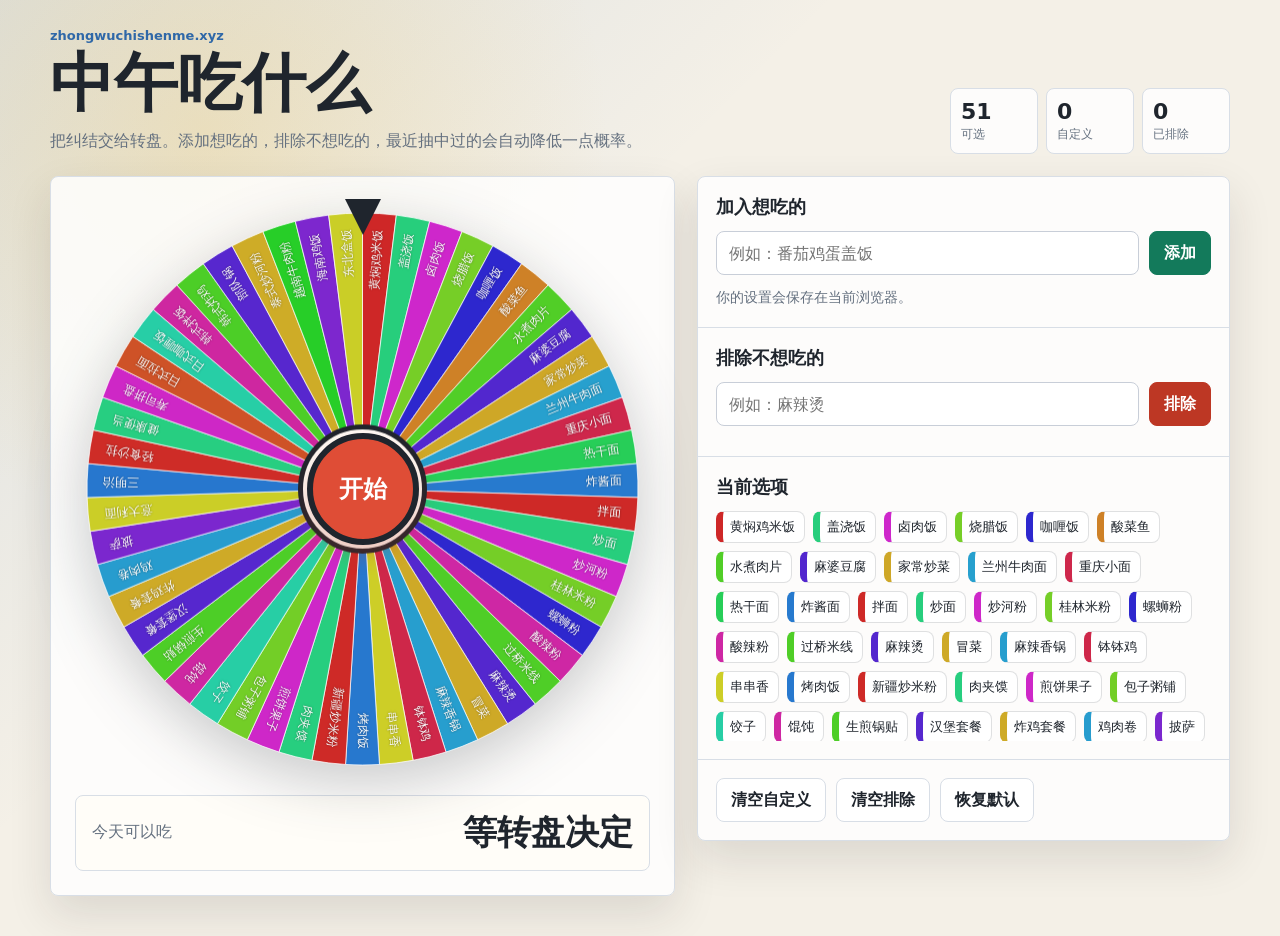
==== index.html @ ed8f321a "午餐转盘" ====
<!doctype html>
<html lang="zh-CN">
<head>
  <meta charset="utf-8">
  <meta name="viewport" content="width=device-width, initial-scale=1">
  <meta name="description" content="中午吃什么？用午餐转盘快速决定今天吃什么。">
  <title>中午吃什么</title>
  <link rel="stylesheet" href="styles.css">
</head>
<body>
  <main class="app-shell">
    <header class="app-header">
      <div>
        <p class="eyebrow">zhongwuchishenme.xyz</p>
        <h1>中午吃什么</h1>
        <p class="intro">把纠结交给转盘。添加想吃的，排除不想吃的，最近抽中过的会自动降低一点概率。</p>
      </div>
      <div class="summary" aria-label="当前统计">
        <div>
          <strong data-count>0</strong>
          <span>可选</span>
        </div>
        <div>
          <strong data-custom-count>0</strong>
          <span>自定义</span>
        </div>
        <div>
          <strong data-disliked-count>0</strong>
          <span>已排除</span>
        </div>
      </div>
    </header>

    <section class="workspace">
      <section class="wheel-panel" aria-label="午餐转盘">
        <div class="wheel-wrap">
          <div class="pointer" aria-hidden="true"></div>
          <canvas class="wheel" data-wheel width="640" height="640" aria-label="午餐随机转盘"></canvas>
          <button class="spin-button" type="button" data-spin>开始</button>
        </div>
        <div class="result-strip" aria-live="polite">
          <span>今天可以吃</span>
          <strong data-result>等转盘决定</strong>
        </div>
      </section>

      <aside class="control-panel" aria-label="转盘设置">
        <section class="control-section">
          <h2>加入想吃的</h2>
          <form class="inline-form" data-add-form>
            <input data-item-input type="text" maxlength="24" autocomplete="off" placeholder="例如：番茄鸡蛋盖饭">
            <button type="submit">添加</button>
          </form>
          <p class="status" data-status>你的设置会保存在当前浏览器。</p>
        </section>

        <section class="control-section">
          <h2>排除不想吃的</h2>
          <form class="inline-form danger-form" data-dislike-form>
            <input data-dislike-input type="text" maxlength="24" autocomplete="off" placeholder="例如：麻辣烫">
            <button type="submit">排除</button>
          </form>
          <div class="chips" data-disliked-list aria-label="已排除内容"></div>
        </section>

        <section class="control-section">
          <h2>当前选项</h2>
          <div class="chips option-list" data-option-list aria-label="当前午餐选项"></div>
          <p class="empty" data-empty hidden>当前没有可抽选项，请移除部分排除内容或恢复默认。</p>
        </section>

        <section class="control-section actions">
          <button class="secondary" type="button" data-clear-custom>清空自定义</button>
          <button class="secondary" type="button" data-clear-disliked>清空排除</button>
          <button class="secondary" type="button" data-reset>恢复默认</button>
        </section>
      </aside>
    </section>
  </main>

  <script src="app.js"></script>
</body>
</html>
---- styles.css ----
:root {
  color-scheme: light;
  --ink: #1f252d;
  --muted: #64707f;
  --line: #d8dee6;
  --paper: #fffdf8;
  --panel: rgba(255, 255, 255, 0.84);
  --red: #df4d36;
  --red-dark: #bd3724;
  --green: #137a5b;
  --blue: #2f68a8;
  --yellow: #f4c95d;
  font-family: "Microsoft YaHei", "Segoe UI", system-ui, sans-serif;
}

* {
  box-sizing: border-box;
}

body {
  margin: 0;
  min-height: 100vh;
  color: var(--ink);
  background:
    radial-gradient(circle at 16% 14%, rgba(244, 201, 93, 0.28), transparent 30%),
    linear-gradient(135deg, rgba(47, 104, 168, 0.12), transparent 38%),
    #f4f0e7;
}

button,
input {
  font: inherit;
}

button {
  cursor: pointer;
}

.app-shell {
  width: min(1180px, calc(100% - 32px));
  margin: 0 auto;
  padding: 28px 0 40px;
}

.app-header {
  display: flex;
  justify-content: space-between;
  gap: 24px;
  align-items: end;
  margin-bottom: 22px;
}

.eyebrow {
  margin: 0 0 8px;
  color: var(--blue);
  font-weight: 800;
  font-size: 13px;
}

h1 {
  margin: 0;
  font-size: clamp(34px, 6vw, 64px);
  line-height: 1;
  letter-spacing: 0;
}

.intro {
  max-width: 680px;
  margin: 12px 0 0;
  color: var(--muted);
  line-height: 1.7;
}

.summary {
  display: grid;
  grid-template-columns: repeat(3, minmax(72px, 1fr));
  gap: 8px;
  min-width: 280px;
}

.summary div {
  border: 1px solid var(--line);
  border-radius: 8px;
  padding: 10px;
  background: var(--panel);
}

.summary strong,
.summary span {
  display: block;
}

.summary strong {
  font-size: 22px;
}

.summary span {
  margin-top: 2px;
  color: var(--muted);
  font-size: 12px;
}

.workspace {
  display: grid;
  grid-template-columns: minmax(360px, 1.08fr) minmax(340px, 0.92fr);
  gap: 22px;
  align-items: start;
}

.wheel-panel,
.control-panel {
  border: 1px solid var(--line);
  border-radius: 8px;
  background: var(--panel);
  box-shadow: 0 18px 44px rgba(38, 36, 31, 0.12);
}

.wheel-panel {
  padding: 24px;
}

.wheel-wrap {
  position: relative;
  display: grid;
  place-items: center;
  width: min(100%, 640px);
  aspect-ratio: 1;
  margin: 0 auto;
}

.wheel {
  width: 100%;
  height: 100%;
  border-radius: 50%;
  filter: drop-shadow(0 16px 30px rgba(31, 37, 45, 0.24));
}

.pointer {
  position: absolute;
  top: -2px;
  left: 50%;
  z-index: 2;
  width: 0;
  height: 0;
  transform: translateX(-50%);
  border-left: 18px solid transparent;
  border-right: 18px solid transparent;
  border-top: 36px solid var(--ink);
}

.spin-button {
  position: absolute;
  width: 112px;
  height: 112px;
  border: 6px solid var(--ink);
  border-radius: 50%;
  color: #fff;
  background: var(--red);
  font-weight: 900;
  font-size: 24px;
  box-shadow: 0 10px 20px rgba(189, 55, 36, 0.3);
}

.spin-button:hover:not(:disabled) {
  background: var(--red-dark);
}

.spin-button:disabled {
  cursor: not-allowed;
  opacity: 0.55;
}

.result-strip {
  display: flex;
  align-items: center;
  justify-content: space-between;
  gap: 14px;
  margin-top: 18px;
  padding: 14px 16px;
  border: 1px solid var(--line);
  border-radius: 8px;
  background: var(--paper);
}

.result-strip span {
  color: var(--muted);
}

.result-strip strong {
  font-size: clamp(22px, 4vw, 34px);
  text-align: right;
}

.control-panel {
  overflow: hidden;
}

.control-section {
  padding: 18px;
  border-bottom: 1px solid var(--line);
}

.control-section:last-child {
  border-bottom: 0;
}

h2 {
  margin: 0 0 12px;
  font-size: 18px;
  letter-spacing: 0;
}

.inline-form {
  display: grid;
  grid-template-columns: 1fr auto;
  gap: 10px;
}

input {
  min-width: 0;
  height: 44px;
  border: 1px solid #c8ced8;
  border-radius: 8px;
  padding: 0 12px;
  color: var(--ink);
  background: #fff;
  outline: none;
}

input:focus {
  border-color: var(--blue);
  box-shadow: 0 0 0 3px rgba(47, 104, 168, 0.18);
}

.inline-form button,
.secondary {
  min-height: 44px;
  border: 1px solid var(--green);
  border-radius: 8px;
  padding: 0 14px;
  color: #fff;
  background: var(--green);
  font-weight: 800;
}

.danger-form button {
  border-color: var(--red-dark);
  background: var(--red-dark);
}

.secondary {
  border-color: var(--line);
  color: var(--ink);
  background: #fff;
}

.status,
.empty {
  min-height: 22px;
  margin: 12px 0 0;
  color: var(--muted);
  line-height: 1.55;
  font-size: 14px;
}

.status[data-tone="success"] {
  color: var(--green);
  font-weight: 800;
}

.status[data-tone="warn"] {
  color: var(--red-dark);
  font-weight: 800;
}

.empty {
  color: var(--red-dark);
  font-weight: 800;
}

.chips {
  display: flex;
  flex-wrap: wrap;
  gap: 8px;
  max-height: 230px;
  overflow: auto;
}

.control-section .chips {
  margin-top: 12px;
}

.chip {
  display: inline-flex;
  align-items: center;
  max-width: 100%;
  min-height: 32px;
  border: 1px solid rgba(31, 37, 45, 0.14);
  border-left: 7px solid var(--chip-color, var(--blue));
  border-radius: 8px;
  padding: 5px 9px 5px 7px;
  background: #fff;
  font-size: 13px;
  line-height: 1.25;
  overflow-wrap: anywhere;
}

.chip button {
  width: 24px;
  height: 24px;
  margin-left: 6px;
  border: 0;
  border-radius: 50%;
  color: var(--red-dark);
  background: rgba(223, 77, 54, 0.1);
  font-weight: 900;
}

.actions {
  display: flex;
  gap: 10px;
  flex-wrap: wrap;
}

@media (max-width: 900px) {
  .app-header {
    display: block;
  }

  .summary {
    margin-top: 16px;
    min-width: 0;
    max-width: 520px;
  }

  .workspace {
    grid-template-columns: 1fr;
  }
}

@media (max-width: 540px) {
  .app-shell {
    width: min(100% - 20px, 1180px);
    padding-top: 18px;
  }

  .summary {
    grid-template-columns: 1fr;
  }

  .wheel-panel {
    padding: 12px;
  }

  .spin-button {
    width: 92px;
    height: 92px;
    font-size: 20px;
  }

  .result-strip,
  .inline-form {
    grid-template-columns: 1fr;
  }

  .result-strip {
    display: grid;
  }

  .result-strip strong {
    text-align: left;
  }
}
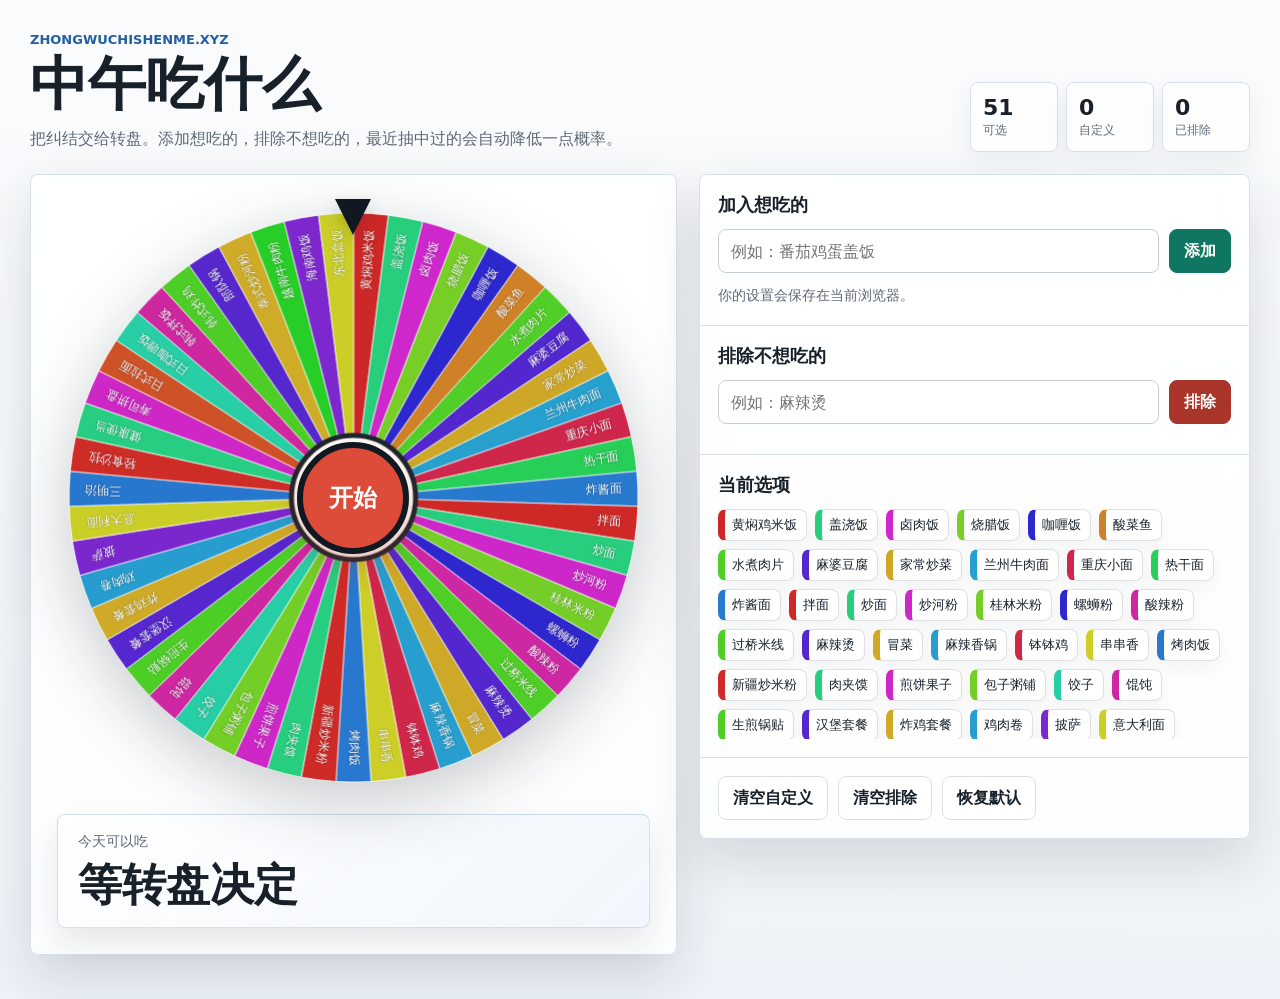
==== commit 94be29a2: "Add files via upload" ====
--- a/index.html
+++ b/index.html
@@ -38,9 +38,16 @@
           <canvas class="wheel" data-wheel width="640" height="640" aria-label="午餐随机转盘"></canvas>
           <button class="spin-button" type="button" data-spin>开始</button>
         </div>
-        <div class="result-strip" aria-live="polite">
-          <span>今天可以吃</span>
+        <div class="result-card" data-result-card aria-live="polite">
+          <span class="result-label">今天可以吃</span>
           <strong data-result>等转盘决定</strong>
+          <div class="result-question" data-result-question hidden>
+            <span>讨厌这个菜品吗？</span>
+            <div class="result-actions">
+              <button class="danger-action" type="button" data-dislike-result>加入厌恶菜单</button>
+              <button class="quiet-action" type="button" data-keep-result>保留</button>
+            </div>
+          </div>
         </div>
       </section>
 
--- a/styles.css
+++ b/styles.css
@@ -1,15 +1,16 @@
 :root {
   color-scheme: light;
-  --ink: #1f252d;
-  --muted: #64707f;
-  --line: #d8dee6;
-  --paper: #fffdf8;
-  --panel: rgba(255, 255, 255, 0.84);
-  --red: #df4d36;
-  --red-dark: #bd3724;
-  --green: #137a5b;
-  --blue: #2f68a8;
-  --yellow: #f4c95d;
+  --ink: #18202a;
+  --muted: #5d6877;
+  --line: #d8e0ea;
+  --paper: #ffffff;
+  --panel: rgba(255, 255, 255, 0.88);
+  --red: #dd4b39;
+  --red-dark: #a9342a;
+  --green: #0f7661;
+  --blue: #245f9f;
+  --gold: #c58a16;
+  --shadow: 0 22px 54px rgba(26, 32, 44, 0.14);
   font-family: "Microsoft YaHei", "Segoe UI", system-ui, sans-serif;
 }
 
@@ -22,9 +23,9 @@
   min-height: 100vh;
   color: var(--ink);
   background:
-    radial-gradient(circle at 16% 14%, rgba(244, 201, 93, 0.28), transparent 30%),
-    linear-gradient(135deg, rgba(47, 104, 168, 0.12), transparent 38%),
-    #f4f0e7;
+    linear-gradient(180deg, rgba(255, 255, 255, 0.86), rgba(239, 244, 249, 0.92)),
+    linear-gradient(135deg, rgba(36, 95, 159, 0.1), rgba(15, 118, 97, 0.08)),
+    #eef3f7;
 }
 
 button,
@@ -37,9 +38,9 @@
 }
 
 .app-shell {
-  width: min(1180px, calc(100% - 32px));
+  width: min(1220px, calc(100% - 32px));
   margin: 0 auto;
-  padding: 28px 0 40px;
+  padding: 32px 0 44px;
 }
 
 .app-header {
@@ -55,11 +56,12 @@
   color: var(--blue);
   font-weight: 800;
   font-size: 13px;
+  text-transform: uppercase;
 }
 
 h1 {
   margin: 0;
-  font-size: clamp(34px, 6vw, 64px);
+  font-size: clamp(34px, 6vw, 58px);
   line-height: 1;
   letter-spacing: 0;
 }
@@ -81,8 +83,9 @@
 .summary div {
   border: 1px solid var(--line);
   border-radius: 8px;
-  padding: 10px;
+  padding: 12px;
   background: var(--panel);
+  box-shadow: 0 10px 26px rgba(26, 32, 44, 0.06);
 }
 
 .summary strong,
@@ -112,11 +115,12 @@
   border: 1px solid var(--line);
   border-radius: 8px;
   background: var(--panel);
-  box-shadow: 0 18px 44px rgba(38, 36, 31, 0.12);
+  box-shadow: var(--shadow);
+  backdrop-filter: blur(12px);
 }
 
 .wheel-panel {
-  padding: 24px;
+  padding: 26px;
 }
 
 .wheel-wrap {
@@ -132,7 +136,7 @@
   width: 100%;
   height: 100%;
   border-radius: 50%;
-  filter: drop-shadow(0 16px 30px rgba(31, 37, 45, 0.24));
+  filter: drop-shadow(0 18px 34px rgba(24, 32, 42, 0.24));
 }
 
 .pointer {
@@ -145,24 +149,27 @@
   transform: translateX(-50%);
   border-left: 18px solid transparent;
   border-right: 18px solid transparent;
-  border-top: 36px solid var(--ink);
+  border-top: 36px solid #121821;
+  filter: drop-shadow(0 6px 8px rgba(24, 32, 42, 0.2));
 }
 
 .spin-button {
   position: absolute;
   width: 112px;
   height: 112px;
-  border: 6px solid var(--ink);
+  border: 6px solid #121821;
   border-radius: 50%;
   color: #fff;
   background: var(--red);
   font-weight: 900;
   font-size: 24px;
-  box-shadow: 0 10px 20px rgba(189, 55, 36, 0.3);
+  box-shadow: 0 14px 28px rgba(169, 52, 42, 0.28);
+  transition: transform 160ms ease, background 160ms ease, box-shadow 160ms ease;
 }
 
 .spin-button:hover:not(:disabled) {
   background: var(--red-dark);
+  transform: translateY(-1px);
 }
 
 .spin-button:disabled {
@@ -170,25 +177,92 @@
   opacity: 0.55;
 }
 
-.result-strip {
+.result-card {
+  display: grid;
+  gap: 10px;
+  margin-top: 20px;
+  padding: 18px 20px;
+  border: 1px solid rgba(36, 95, 159, 0.18);
+  border-radius: 8px;
+  background:
+    linear-gradient(135deg, rgba(255, 255, 255, 0.98), rgba(240, 246, 252, 0.96));
+  box-shadow: 0 16px 34px rgba(24, 32, 42, 0.1);
+  transform-origin: center;
+}
+
+.result-card.is-bouncing {
+  animation: result-bounce 680ms cubic-bezier(0.2, 0.9, 0.2, 1);
+}
+
+.result-label,
+.result-question span {
+  color: var(--muted);
+  font-size: 14px;
+}
+
+.result-card strong {
+  display: block;
+  color: var(--ink);
+  font-size: clamp(26px, 5vw, 44px);
+  line-height: 1.08;
+  overflow-wrap: anywhere;
+}
+
+.result-question {
   display: flex;
   align-items: center;
   justify-content: space-between;
-  gap: 14px;
-  margin-top: 18px;
-  padding: 14px 16px;
+  gap: 12px;
+  padding-top: 8px;
+  border-top: 1px solid var(--line);
+}
+
+.result-question[hidden] {
+  display: none;
+}
+
+.result-actions {
+  display: flex;
+  gap: 8px;
+  flex-wrap: wrap;
+}
+
+.danger-action,
+.quiet-action {
+  min-height: 40px;
   border: 1px solid var(--line);
   border-radius: 8px;
-  background: var(--paper);
-}
-
-.result-strip span {
-  color: var(--muted);
-}
-
-.result-strip strong {
-  font-size: clamp(22px, 4vw, 34px);
-  text-align: right;
+  padding: 0 12px;
+  font-weight: 800;
+}
+
+.danger-action {
+  color: #fff;
+  border-color: var(--red-dark);
+  background: var(--red-dark);
+}
+
+.quiet-action {
+  color: var(--ink);
+  background: #fff;
+}
+
+@keyframes result-bounce {
+  0% {
+    transform: translateY(0) scale(1);
+  }
+
+  35% {
+    transform: translateY(-10px) scale(1.025);
+  }
+
+  68% {
+    transform: translateY(2px) scale(0.992);
+  }
+
+  100% {
+    transform: translateY(0) scale(1);
+  }
 }
 
 .control-panel {
@@ -225,6 +299,7 @@
   color: var(--ink);
   background: #fff;
   outline: none;
+  transition: border-color 150ms ease, box-shadow 150ms ease;
 }
 
 input:focus {
@@ -241,6 +316,14 @@
   color: #fff;
   background: var(--green);
   font-weight: 800;
+  transition: transform 150ms ease, background 150ms ease, border-color 150ms ease;
+}
+
+.inline-form button:hover,
+.secondary:hover,
+.danger-action:hover,
+.quiet-action:hover {
+  transform: translateY(-1px);
 }
 
 .danger-form button {
@@ -303,6 +386,7 @@
   font-size: 13px;
   line-height: 1.25;
   overflow-wrap: anywhere;
+  box-shadow: 0 8px 18px rgba(24, 32, 42, 0.05);
 }
 
 .chip button {
@@ -358,16 +442,12 @@
     font-size: 20px;
   }
 
-  .result-strip,
+  .result-card,
   .inline-form {
     grid-template-columns: 1fr;
   }
 
-  .result-strip {
+  .result-question {
     display: grid;
   }
-
-  .result-strip strong {
-    text-align: left;
-  }
-}
+}
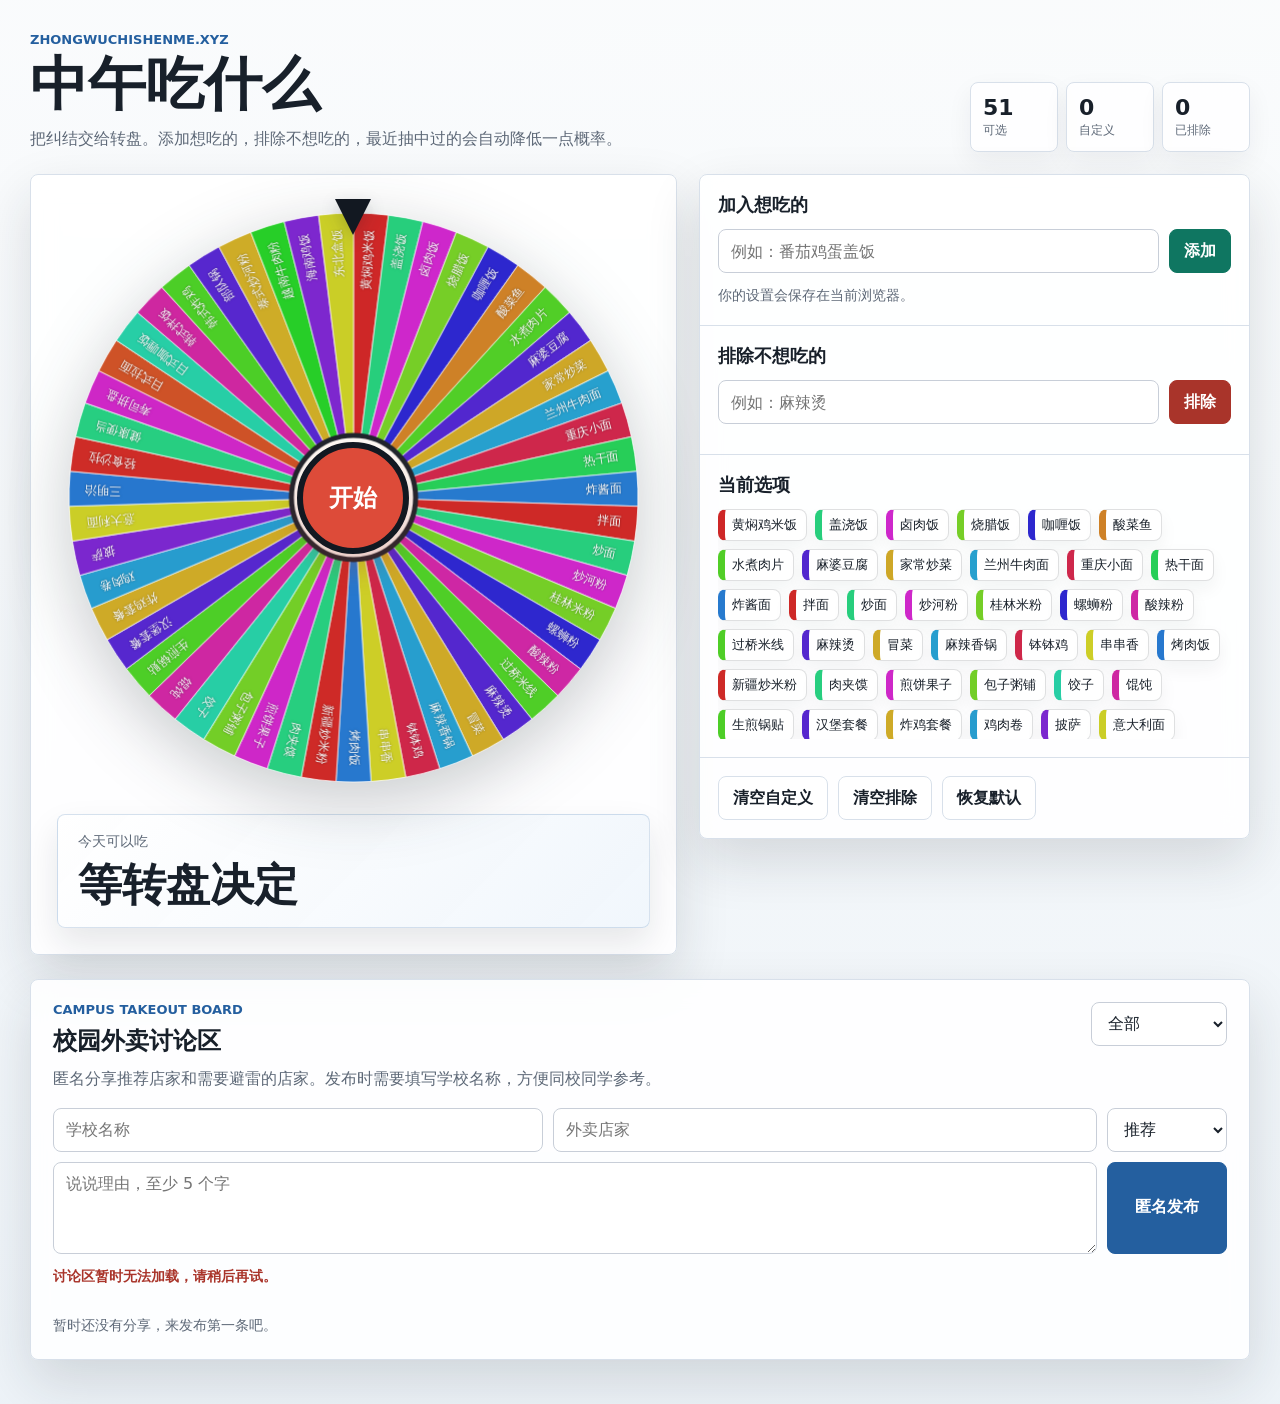
==== commit 8988c504: "Add files via upload" ====
--- a/index.html
+++ b/index.html
@@ -83,6 +83,36 @@
         </section>
       </aside>
     </section>
+
+    <section class="discussion-panel" aria-label="校园外卖讨论区">
+      <div class="discussion-heading">
+        <div>
+          <p class="eyebrow">Campus takeout board</p>
+          <h2>校园外卖讨论区</h2>
+          <p class="discussion-intro">匿名分享推荐店家和需要避雷的店家。发布时需要填写学校名称，方便同校同学参考。</p>
+        </div>
+        <select data-discussion-filter aria-label="筛选讨论区内容">
+          <option value="all">全部</option>
+          <option value="recommend">只看推荐</option>
+          <option value="avoid">只看避雷</option>
+        </select>
+      </div>
+
+      <form class="discussion-form" data-discussion-form>
+        <input data-discussion-school type="text" maxlength="40" autocomplete="off" placeholder="学校名称" required>
+        <input data-discussion-shop type="text" maxlength="60" autocomplete="off" placeholder="外卖店家" required>
+        <select data-discussion-type aria-label="分享类型">
+          <option value="recommend">推荐</option>
+          <option value="avoid">避雷</option>
+        </select>
+        <textarea data-discussion-reason maxlength="240" placeholder="说说理由，至少 5 个字" required></textarea>
+        <button class="discussion-submit" type="submit" data-discussion-submit>匿名发布</button>
+      </form>
+
+      <p class="discussion-status" data-discussion-status>讨论区内容会跨用户共享。</p>
+      <div class="discussion-list" data-discussion-list></div>
+      <p class="discussion-empty" data-discussion-empty hidden>暂时还没有分享，来发布第一条吧。</p>
+    </section>
   </main>
 
   <script src="app.js"></script>
--- a/styles.css
+++ b/styles.css
@@ -29,7 +29,9 @@
 }
 
 button,
-input {
+input,
+select,
+textarea {
   font: inherit;
 }
 
@@ -108,10 +110,12 @@
   grid-template-columns: minmax(360px, 1.08fr) minmax(340px, 0.92fr);
   gap: 22px;
   align-items: start;
+  margin-bottom: 24px;
 }
 
 .wheel-panel,
-.control-panel {
+.control-panel,
+.discussion-panel {
   border: 1px solid var(--line);
   border-radius: 8px;
   background: var(--panel);
@@ -290,19 +294,33 @@
   gap: 10px;
 }
 
-input {
+input,
+select,
+textarea {
   min-width: 0;
-  height: 44px;
   border: 1px solid #c8ced8;
   border-radius: 8px;
-  padding: 0 12px;
   color: var(--ink);
   background: #fff;
   outline: none;
   transition: border-color 150ms ease, box-shadow 150ms ease;
 }
 
-input:focus {
+input,
+select {
+  height: 44px;
+  padding: 0 12px;
+}
+
+textarea {
+  min-height: 92px;
+  padding: 11px 12px;
+  resize: vertical;
+}
+
+input:focus,
+select:focus,
+textarea:focus {
   border-color: var(--blue);
   box-shadow: 0 0 0 3px rgba(47, 104, 168, 0.18);
 }
@@ -406,6 +424,142 @@
   flex-wrap: wrap;
 }
 
+.discussion-panel {
+  padding: 22px;
+}
+
+.discussion-heading {
+  display: flex;
+  justify-content: space-between;
+  gap: 18px;
+  align-items: start;
+  margin-bottom: 16px;
+}
+
+.discussion-heading h2 {
+  margin-bottom: 8px;
+  font-size: 24px;
+}
+
+.discussion-intro {
+  max-width: 680px;
+  margin: 0;
+  color: var(--muted);
+  line-height: 1.7;
+}
+
+.discussion-heading select {
+  min-width: 136px;
+}
+
+.discussion-form {
+  display: grid;
+  grid-template-columns: minmax(150px, 0.9fr) minmax(160px, 1fr) 120px;
+  gap: 10px;
+  align-items: start;
+}
+
+.discussion-form textarea {
+  grid-column: 1 / 3;
+}
+
+.discussion-submit {
+  min-height: 92px;
+  border: 1px solid var(--blue);
+  border-radius: 8px;
+  color: #fff;
+  background: var(--blue);
+  font-weight: 850;
+  transition: transform 150ms ease, background 150ms ease;
+}
+
+.discussion-submit:hover:not(:disabled) {
+  transform: translateY(-1px);
+  background: #1e4f86;
+}
+
+.discussion-submit:disabled {
+  cursor: not-allowed;
+  opacity: 0.55;
+}
+
+.discussion-status,
+.discussion-empty {
+  margin: 12px 0 0;
+  color: var(--muted);
+  line-height: 1.55;
+  font-size: 14px;
+}
+
+.discussion-status[data-tone="success"] {
+  color: var(--green);
+  font-weight: 800;
+}
+
+.discussion-status[data-tone="warn"] {
+  color: var(--red-dark);
+  font-weight: 800;
+}
+
+.discussion-list {
+  display: grid;
+  grid-template-columns: repeat(2, minmax(0, 1fr));
+  gap: 12px;
+  margin-top: 16px;
+}
+
+.discussion-card {
+  display: grid;
+  gap: 8px;
+  padding: 14px;
+  border: 1px solid rgba(24, 32, 42, 0.1);
+  border-left: 6px solid var(--green);
+  border-radius: 8px;
+  background: rgba(255, 255, 255, 0.86);
+  box-shadow: 0 10px 26px rgba(24, 32, 42, 0.06);
+}
+
+.discussion-card.is-avoid {
+  border-left-color: var(--red-dark);
+}
+
+.discussion-card-head {
+  display: flex;
+  align-items: center;
+  gap: 8px;
+  min-width: 0;
+}
+
+.discussion-card strong {
+  overflow-wrap: anywhere;
+}
+
+.discussion-card span {
+  color: var(--muted);
+  font-size: 13px;
+}
+
+.discussion-card p {
+  margin: 0;
+  line-height: 1.62;
+  overflow-wrap: anywhere;
+}
+
+.discussion-type {
+  flex: 0 0 auto;
+  min-width: 44px;
+  border-radius: 999px;
+  padding: 4px 8px;
+  color: #fff !important;
+  background: var(--green);
+  text-align: center;
+  font-weight: 850;
+}
+
+.discussion-card.is-avoid .discussion-type {
+  background: var(--red-dark);
+}
+
 @media (max-width: 900px) {
   .app-header {
     display: block;
@@ -420,6 +574,23 @@
   .workspace {
     grid-template-columns: 1fr;
   }
+
+  .discussion-heading {
+    display: grid;
+  }
+
+  .discussion-form,
+  .discussion-list {
+    grid-template-columns: 1fr;
+  }
+
+  .discussion-form textarea {
+    grid-column: auto;
+  }
+
+  .discussion-submit {
+    min-height: 46px;
+  }
 }
 
 @media (max-width: 540px) {
